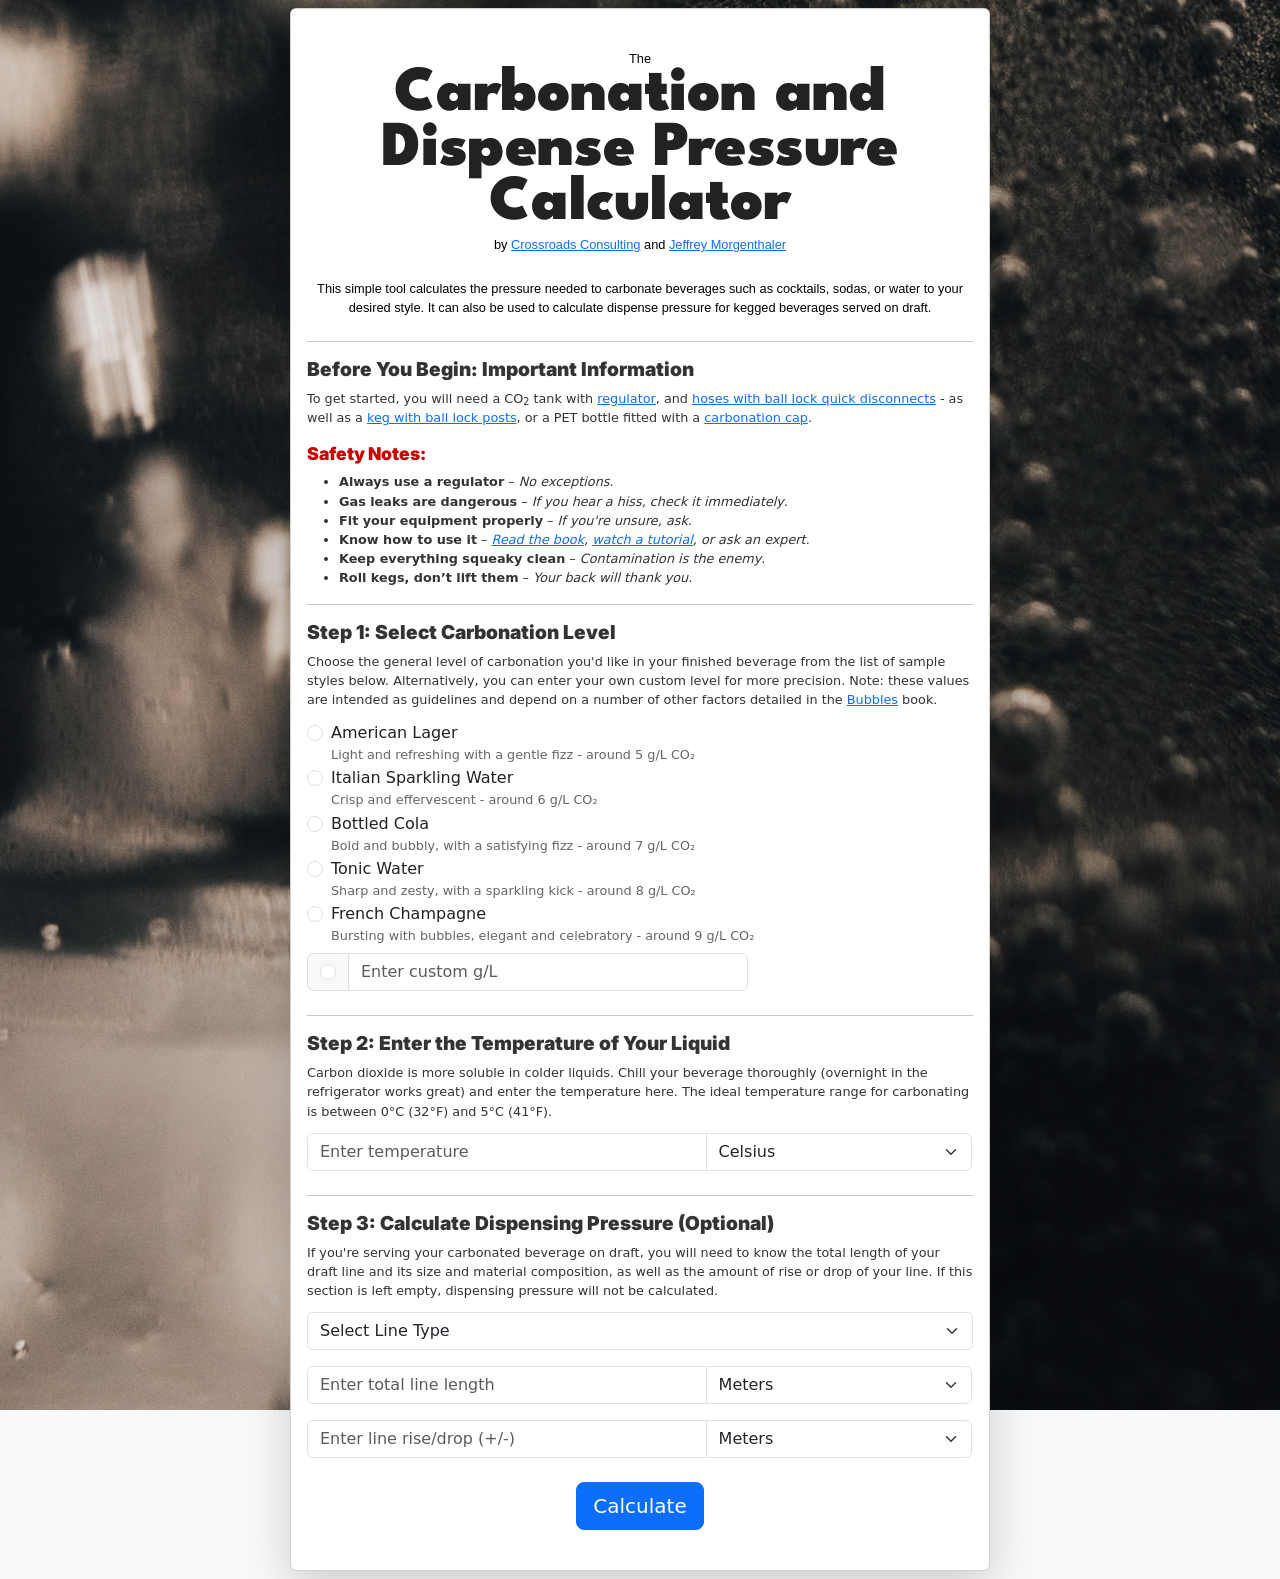
==== index.html @ 04e600e6 "Update index.html" ====
<!DOCTYPE html>
<html lang="en">
<head>
    <!-- Essential Meta Tags -->
    <meta charset="UTF-8">
    <meta name="viewport" content="width=device-width, initial-scale=1.0">
    <meta http-equiv="X-UA-Compatible" content="ie=edge">

    <!-- SEO Meta Tags -->
    <title>Carbonation & Dispense Pressure Calculator | CO2 Pressure Guide</title>
    <meta name="description" content="Accurately calculate carbonation pressure and dispense pressure for your kegged beverages with our easy-to-use CO2 pressure calculator.">
    <meta name="keywords" content="carbonation calculator, dispense pressure, CO2 pressure, keg carbonation, draft beer, beverage carbonation">
    <meta name="author" content="Your Name or Brand">
    
    <!-- Open Graph Meta Tags (For Social Media Sharing) -->
    <meta property="og:title" content="Carbonation & Dispense Pressure Calculator">
    <meta property="og:description" content="Use this CO2 pressure calculator to determine the perfect carbonation and dispense pressure for your beverages.">
    <meta property="og:image" content="https://carbonationcalc/preview-image.jpg">
    <meta property="og:url" content="https://carbonationcalc.com">
    <meta property="og:type" content="website">

    <!-- Twitter Card (For Twitter Sharing) -->
    <meta name="twitter:card" content="summary_large_image">
    <meta name="twitter:title" content="Carbonation & Dispense Pressure Calculator">
    <meta name="twitter:description" content="Easily calculate CO2 pressure for perfect carbonation and dispensing.">
    <meta name="twitter:image" content="https://carbonationcalc.com/preview-image.jpg">

    <!-- Favicon (Replace with your actual favicon link) -->
    <link rel="icon" href="favicon.ico" type="image/x-icon">
    <link rel="apple-touch-icon" sizes="180x180" href="apple-touch-icon.png">

    <!-- Canonical URL (Avoids duplicate content issues) -->
    <link rel="canonical" href="https://carbonationcalc.com">

    <!-- Robots Meta Tag (Ensures indexing) -->
    <meta name="robots" content="index, follow">

    <meta charset="UTF-8">
    <meta name="viewport" content="width=device-width, initial-scale=1.0">
    <title>Carbonation and Dispense Pressure Calculator</title>
    <link rel="stylesheet" href="style.css">
    <!-- Bootstrap 5 CSS -->
    <link href="https://cdn.jsdelivr.net/npm/bootstrap@5.3.2/dist/css/bootstrap.min.css" rel="stylesheet">
    <!-- Favicon Info -->
    <link rel="icon" type="image/png" href="/favicon-96x96.png" sizes="96x96" />
    <link rel="icon" type="image/svg+xml" href="/favicon.svg" />
    <link rel="shortcut icon" href="/favicon.ico" />
    <link rel="apple-touch-icon" sizes="180x180" href="/apple-touch-icon.png" />
    <meta name="apple-mobile-web-app-title" content="CarbCalc" />
    <link rel="manifest" href="/site.webmanifest" />
    <link rel="manifest" href="manifest.json">
</head>
<body class="bg-light">

    <div class="container py-2">
        <div class="card shadow-lg">
            <div class="card-body">
                <!-- Unified Form Starts Here -->
                <header>
                <p>The</p>
                <h1>Carbonation and Dispense Pressure Calculator</h1>
                <p id="author">by <a href="https://www.crossroads.bar/" target="_blank" aria-label="Link to website, opens in a new window">Crossroads Consulting</a> and 
                    <a href="https://jeffreymorgenthaler.com/book/" target="_blank" aria-label="Link to website, opens in a new window">Jeffrey Morgenthaler</a>
                </p>
                <p>This simple tool calculates the pressure needed to carbonate beverages such as cocktails, sodas, or water to your desired style. It can also be used to calculate dispense pressure for kegged beverages served on draft.</p>
                </header>
                <hr />
                <h2>Before You Begin: Important Information</h2>
                <p>To get started, you will need a CO<sub>2</sub> tank with <a href="https://amzn.to/4iBWAiL">regulator</a>, and <a href="https://amzn.to/41HPTov">hoses with ball lock quick disconnects</a> -  as well as a <a href="https://amzn.to/4hlIqkK">keg with ball lock posts</a>, or a PET bottle fitted with a <a href="https://amzn.to/4bEU9d0">carbonation cap</a>.</p>
                <div id="safety">
                <h3>Safety Notes:</h3>
                <ul>
                    <li><strong>Always use a regulator</strong> – <em>No exceptions</em>.</li>
                    <li><strong>Gas leaks are dangerous</strong> – <em>If you hear a hiss, check it immediately</em>.</li>
                    <li><strong>Fit your equipment properly</strong> – <em>If you're unsure, ask</em>.</li>
                    <li><strong>Know how to use it</strong> – <em><a href="https://shop.crossroads.bar/products/bubbles-a-guide-to-carbonated-cocktails" target="_blank" aria-label="Link to website, opens in a new window">Read the book</a>, <a href="https://youtu.be/W6eGae1ewZU?si=lRAzkN-BmJmtr5fn" target="_blank" aria-label="Link to website, opens in a new window">watch a tutorial</a>, or ask an expert</em>.</li>
                    <li><strong>Keep everything squeaky clean</strong> – <em>Contamination is the enemy</em>.</li>
                    <li><strong>Roll kegs, don’t lift them</strong> – <em>Your back will thank you.</em></li>
                </ul>
                </div>
<hr />
                <form id="carbonationForm">
                    <!-- Step 1: Select Carbonation Level -->
                    <div class="mb-4">
                        <h2 class="h4">Step 1: Select Carbonation Level</h2>
                           <div class="form-step"><p>Choose the general level of carbonation you'd like in your finished beverage from the list of sample styles below. Alternatively, you can enter your own custom level for more precision. Note: these values are intended as guidelines and depend on a number of other factors detailed in the <a href="https://shop.crossroads.bar/products/bubbles-a-guide-to-carbonated-cocktails" target="_blank" aria-label="Link to website, opens in a new window">Bubbles</a> book.</p></div>
                        <div class="form-check">
                            <input class="form-check-input" type="radio" name="carbonation" value="5" id="americanLager">
                            <label class="form-check-label" for="americanLager">American Lager</label>
                            <small class="d-block text-muted">Light and refreshing with a gentle fizz - around 5 g/L CO₂</small>
                        </div>

                        <div class="form-check">
                            <input class="form-check-input" type="radio" name="carbonation" value="6" id="italianWater">
                            <label class="form-check-label" for="italianWater">Italian Sparkling Water</label>
                            <small class="d-block text-muted">Crisp and effervescent - around 6 g/L CO₂</small>
                        </div>

                        <div class="form-check">
                            <input class="form-check-input" type="radio" name="carbonation" value="7" id="cola">
                            <label class="form-check-label" for="cola">Bottled Cola</label>
                            <small class="d-block text-muted">Bold and bubbly, with a satisfying fizz - around 7 g/L CO₂</small>
                        </div>

                        <div class="form-check">
                            <input class="form-check-input" type="radio" name="carbonation" value="8" id="tonicWater">
                            <label class="form-check-label" for="tonicWater">Tonic Water</label>
                            <small class="d-block text-muted">Sharp and zesty, with a sparkling kick - around 8 g/L CO₂</small>
                        </div>

                        <div class="form-check">
                            <input class="form-check-input" type="radio" name="carbonation" value="9" id="champagne">
                            <label class="form-check-label" for="champagne">French Champagne</label>
                            <small class="d-block text-muted">Bursting with bubbles, elegant and celebratory - around 9 g/L CO₂</small>
                        </div>

                        <div class="input-group mt-2">
                            <span class="input-group-text">
                                <input class="form-check-input mt-0" type="radio" name="carbonation" value="custom" id="customRadio">
                            </span>
                            <input type="number" id="customValue" class="form-control" placeholder="Enter custom g/L">
                        </div>

                        <!-- ERROR MESSAGE: Carbonation -->
                        <small id="carbonationError" class="text-danger d-none">Please select a carbonation level.</small>
                    </div>
<hr />
                    <!-- Step 2: Enter Temperature -->
                    <div class="mb-4">
                        <h2 class="h4">Step 2: Enter the Temperature of Your Liquid</h2>
                        <div class="form-step"><p>Carbon dioxide is more soluble in colder liquids. Chill your beverage thoroughly (overnight in the refrigerator works great) and enter the temperature here. The ideal temperature range for carbonating is between 0°C (32°F) and 5°C (41°F).</p></div>
                        <div class="input-group">
                            <input type="number" id="temperature" class="form-control" placeholder="Enter temperature">
                            <select id="temperatureUnit" class="form-select">
                                <option value="C">Celsius</option>
                                <option value="F">Fahrenheit</option>
                            </select>
                        </div>
                        <small id="temperatureError" class="text-danger d-none">Please enter a valid temperature between 0°C and 30°C.</small>
                    </div>
<hr />
                    <!-- Step 3: Calculate Dispensing Pressure (Optional) -->
                    <div class="mb-4">
                        <h2 class="h4">Step 3: Calculate Dispensing Pressure (Optional)</h2>
                        <div class="form-step"><p>If you're serving your carbonated beverage on draft, you will need to know the total length of your draft line and its size and material composition, as well as the amount of rise or drop of your line. If this section is left empty, dispensing pressure will not be calculated.</p></div>
<!--                    <label for="lineType" class="form-label">Line Type:</label> -->
                        <select id="lineType" class="form-select">
                            <option value="">Select Line Type</option>
                            <option value="3/16 Vinyl">3/16 Vinyl</option>
                            <option value="1/4 Vinyl">1/4 Vinyl</option>
                            <option value="5/16 Vinyl">5/16 Vinyl</option>
                            <option value="3/8 Vinyl">3/8 Vinyl</option>
                            <option value="1/2 Vinyl">1/2 Vinyl</option>
                            <option value="3/16 Polyethylene">3/16 Polyethylene</option>
                            <option value="1/4 Polyethylene">1/4 Polyethylene</option>
                            <option value="3/8 Stainless Steel">3/8 Stainless Steel</option>
                            <option value="5/16 Stainless Steel">5/16 Stainless Steel</option>
                            <option value="1/4 Stainless Steel">1/4 Stainless Steel</option>
                        </select>

                        <div class="input-group mt-3">
                            <input type="number" id="lineRun" class="form-control" placeholder="Enter total line length">
                            <select id="lineRunUnit" class="form-select">
                                <option value="m">Meters</option>
                                <option value="ft">Feet</option>
                            </select>
                        </div>

                        <div class="input-group mt-3">
                            <input type="number" id="lineRise" class="form-control" placeholder="Enter line rise/drop (+/-)">
                            <select id="lineRiseUnit" class="form-select">
                                <option value="m">Meters</option>
                                <option value="ft">Feet</option>
                            </select>
                        </div>

                        <small id="lineError" class="text-danger d-none">Please complete all fields for dispensing pressure.</small>
                    </div>

                    <!-- Submit Button -->
                    <div class="text-center">
                        <button type="button" id="calculateButton" class="btn btn-primary btn-lg">Calculate</button>
                    </div>

                    <!-- Results Section -->
                    <div id="resultContainer" class="mt-4"></div>
                </form>
            </div>
        </div>
    </div>

    <!-- Bootstrap 5 JS -->
    <script src="https://cdn.jsdelivr.net/npm/bootstrap@5.3.2/dist/js/bootstrap.bundle.min.js"></script>
    <script src="script.js"></script>
    <script>
    if ("serviceWorker" in navigator) {
        navigator.serviceWorker.register("service-worker.js")
            .then(() => console.log("Service Worker Registered"))
            .catch((error) => console.log("Service Worker Registration Failed:", error));
    }
    </script>
    <!-- 100% privacy-first analytics -->
    <script data-collect-dnt="true" async src="https://scripts.simpleanalyticscdn.com/latest.js"></script>
</body>
</html>
---- style.css ----
/* Import Google Fonts: League Spartan Black 900 for main header & Inter Black 900 for subheaders */
@import url('https://fonts.googleapis.com/css2?family=League+Spartan:wght@900&family=Inter:wght@900&display=swap');

/* Limit form container width */
.card {
    max-width: 700px;
    margin: 0 auto; /* Centers the form horizontally */
    padding-top: 0;
}

/* Set background image styles */
body {
    background: url('background.jpg');
    background-repeat: no-repeat;
    background-size: cover;
    background-attachment: fixed;
    background-position: center;
    background-color: #f8f9fa; /* Fallback color for contrast */
}

header {
    padding: .5rem 0 .5rem; /* Keep some padding for spacing */
    text-align: center;
}

/* Responsive and fluid header text scaling */
header h1 {
    font-family: 'League Spartan', sans-serif !important;
    font-weight: 900 !important;
    font-size: clamp(2.5rem, 5vw, 4.5rem) !important; /* Scales dynamically based on viewport */
    line-height: 0.85 !important;
    color: #222 !important;
    margin-bottom: 0.25rem !important;
    word-wrap: break-word;
    letter-spacing: -0.4px !important;
}

/* Slightly larger size for tablets */
@media (max-width: 992px) {
    h1 {
        font-size: 3rem !important;
        line-height: 0.9 !important;
    }
}

/* Improved size for iPhone 12 Pro and phones */
@media (max-width: 768px) {
    h1 {
        font-size: 2.25rem !important;
        line-height: 1 !important;
    }
}

/* Fine-tuning for very small phones */
@media (max-width: 480px) {
    h1 {
        font-size: 1.75rem !important;
        line-height: 1.1 !important;
        letter-spacing: -0.2px !important;
    }
}
header p {
    font-family: Arial, sans-serif; /* Keep the same font family */
    font-size: .75rem; /* Slightly smaller font for the byline */
    font-weight: 400; /* Normal weight for the byline */
    color: #000; /* Set the text color to black */
    margin: 0; /* Adjust spacing between title and byline */
    padding-top: 1rem;
}

/* Global paragraph font size adjustment */
li, p {
    font-size: 0.8rem !important;  /* Slightly smaller than default */
    line-height: 1.5 !important;   /* Maintain good readability */
    color: #333;                    /* Slightly softer than pure black */
}

/* Add space after instruction paragraphs in form steps */
.form-step p {
    margin-bottom: 0.75rem !important;
}

h2 {
    font-family: 'Inter', sans-serif !important;
    font-weight: 900 !important;
    font-size: 1.2rem !important;
    color: #333 !important;
}

h3 {
    font-family: 'Inter', sans-serif !important;
    font-weight: 900 !important;
    font-size: 1.1rem !important;
    color: #cc0000 !important;  /* Bold red color */
}

h4, h5, h6 {
    font-family: 'Inter', sans-serif !important;
    font-weight: 900 !important;
    font-size: 1rem !important;
    color: #333 !important;
}

#author {
    margin-bottom: 0.5rem !important; /* Keep a small gap below */
    padding: 0 !important;
}

hr {
    margin: 2rem 0;
}

/* Form styling for clarity */
.form-control, .form-select {
    border-radius: 0.25rem;
    box-shadow: none;
}

/* Enhance form-check labels for better visibility. */
.form-check-label {
    font-weight: 500 !important;  /* Semi-bold for emphasis */
    font-size: 1rem !important;
    color: #222 !important;  /* High contrast for readability */
}

/* Make small descriptions slightly smaller */
.d-block.text-muted {
    font-size: 0.8rem !important;  /* Smaller text for subtle descriptions */
    color: #666 !important;  /* Lighter shade for subtlety */
}
/* Enhance button styles */
.btn-primary {
    background-color: #007bff;
    border-color: #007bff;
    transition: background-color 0.3s ease-in-out;
}

.btn-primary:hover {
    background-color: #0056b3;
    border-color: #004085;
}

/* Result container spacing */
#resultContainer {
    margin-top: 20px;
}

/* Card shadow enhancement */
.card {
    box-shadow: 0 4px 10px rgba(0, 0, 0, 0.1);
}

/* Improve result card styling */
#resultContainer {
    margin-top: 1.5rem;
    display: flex;
    flex-direction: column;
    align-items: center;
}

/* Unified styling for result cards */
.result-card {
    background-color: #e6f8e6; /* Soft green success background */
    border: 1px solid #28a745; /* Green border for success */
    border-radius: 8px; /* Rounded corners */
    padding: 1.5rem; /* Extra spacing for elegance */
    width: 100%;
    max-width: 500px; /* Keeps results compact */
    text-align: center; /* Centers text */
    box-shadow: 0 4px 8px rgba(0, 0, 0, 0.1); /* Soft shadow */
    font-size: 1rem;
    font-weight: 600;
    color: #155724; /* Deep green text for better readability */
    transition: transform 0.2s ease-in-out, box-shadow 0.2s ease-in-out;
}

/* Hover effect for subtle interaction */
.result-card:hover {
    transform: translateY(-3px);
    box-shadow: 0 6px 12px rgba(0, 0, 0, 0.15);
}

/* Make result title (h4) match h2 styling */
h4.result-title {
    font-family: 'Inter', sans-serif !important;
    font-weight: 900 !important; /* Keep it bold */
    font-size: 1.2rem !important; /* Match h2 size */
    color: #333 !important; /* Match h2 color */
    margin-bottom: 0.5rem !important;
}

/* Ensure result value is large but not bold */
p.result-value {
    font-size: 2.5rem !important;  /* Large size */
    font-weight: 400 !important;   /* Normal weight */
    color: #222 !important;
    margin: 0 !important;
    text-align: center !important;
    display: block !important;  /* Forces it onto a new line */
}

/* Override Bootstrap’s default styles for h4 and p */
h4 {
    all: unset !important; /* Removes Bootstrap’s default styles */
}

/* Force 60% width for number input, 40% for unit dropdown */
.input-group .form-control {
    flex: 0 0 60% !important; /* Override Bootstrap's auto width */
    max-width: 60% !important; 
}

.input-group .form-select {
    flex: 0 0 40% !important; 
    max-width: 40% !important;
}
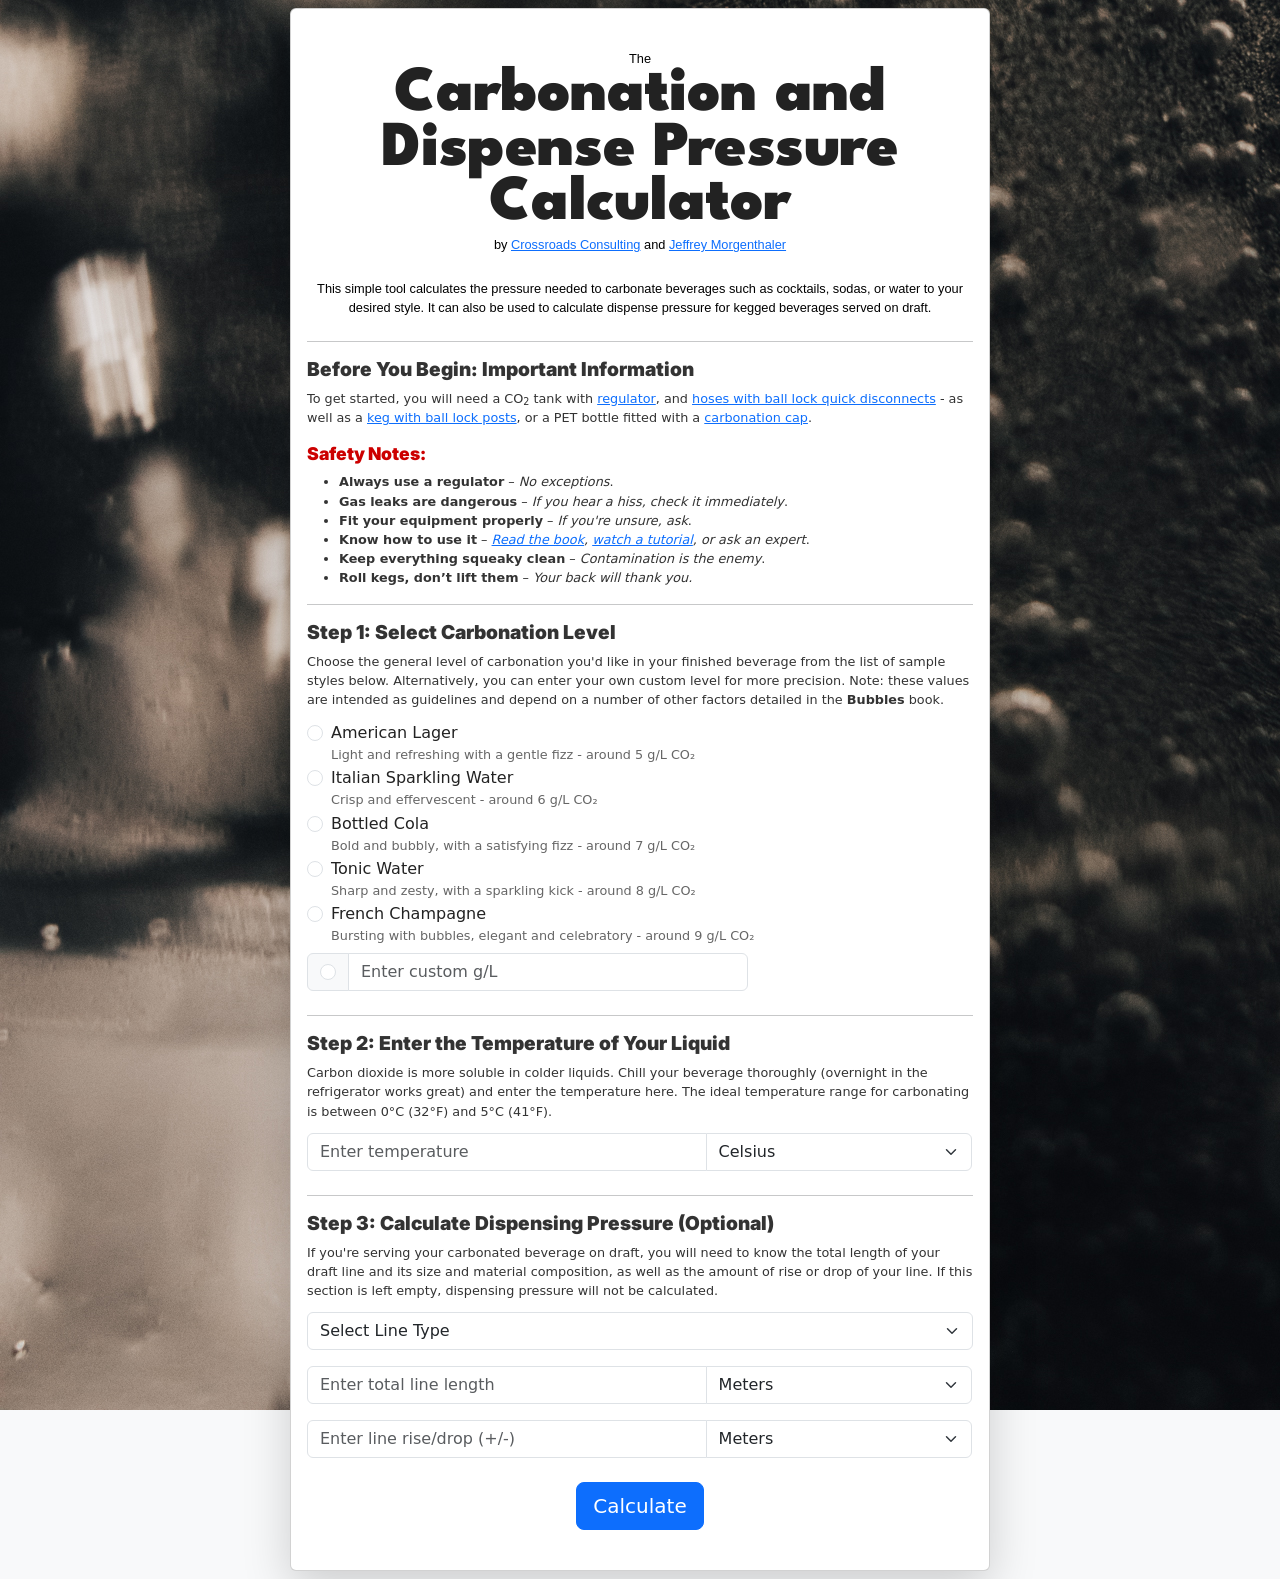
==== commit 7a0f86ed: "Update index.html" ====
--- a/index.html
+++ b/index.html
@@ -83,7 +83,7 @@
                     <!-- Step 1: Select Carbonation Level -->
                     <div class="mb-4">
                         <h2 class="h4">Step 1: Select Carbonation Level</h2>
-                           <div class="form-step"><p>Choose the general level of carbonation you'd like in your finished beverage from the list of sample styles below. Alternatively, you can enter your own custom level for more precision. Note: these values are intended as guidelines and depend on a number of other factors detailed in the <a href="https://shop.crossroads.bar/products/bubbles-a-guide-to-carbonated-cocktails" target="_blank" aria-label="Link to website, opens in a new window">Bubbles</a> book.</p></div>
+                           <div class="form-step"><p>Choose the general level of carbonation you'd like in your finished beverage from the list of sample styles below. Alternatively, you can enter your own custom level for more precision. Note: these values are intended as guidelines and depend on a number of other factors detailed in the <strong>Bubbles</strong> book.</p></div>
                         <div class="form-check">
                             <input class="form-check-input" type="radio" name="carbonation" value="5" id="americanLager">
                             <label class="form-check-label" for="americanLager">American Lager</label>
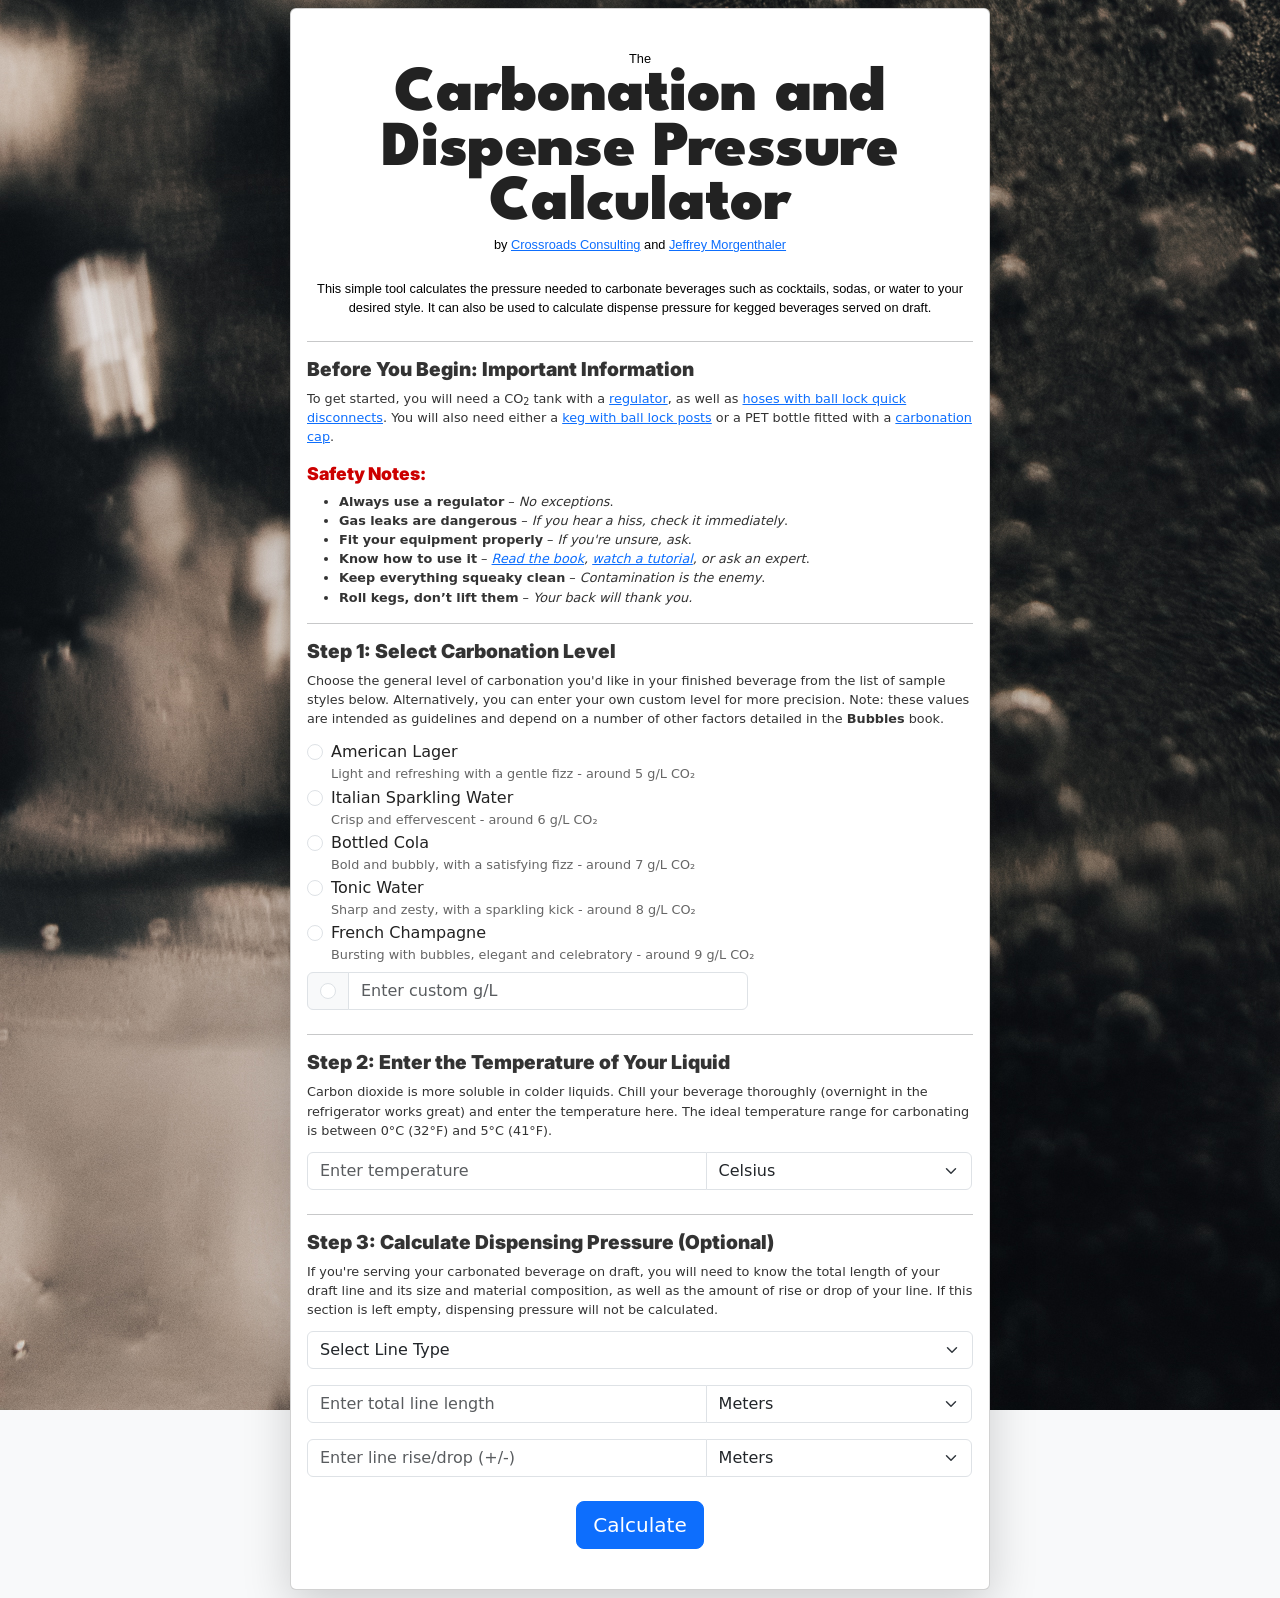
==== commit b7017427: "Update index.html" ====
--- a/index.html
+++ b/index.html
@@ -66,7 +66,17 @@
                 </header>
                 <hr />
                 <h2>Before You Begin: Important Information</h2>
-                <p>To get started, you will need a CO<sub>2</sub> tank with <a href="https://amzn.to/4iBWAiL">regulator</a>, and <a href="https://amzn.to/41HPTov">hoses with ball lock quick disconnects</a> -  as well as a <a href="https://amzn.to/4hlIqkK">keg with ball lock posts</a>, or a PET bottle fitted with a <a href="https://amzn.to/4bEU9d0">carbonation cap</a>.</p>
+                <p>
+                    To get started, you will need a 
+                    CO<sub>2</sub> tank with a 
+                    <a href="https://amzn.to/4iBWAiL" rel="noopener noreferrer" target="_blank">regulator</a>, 
+                    as well as 
+                    <a href="https://amzn.to/41HPTov" rel="noopener noreferrer" target="_blank">hoses with ball lock quick disconnects</a>. 
+                    You will also need either a 
+                    <a href="https://amzn.to/4hlIqkK" rel="noopener noreferrer" target="_blank">keg with ball lock posts</a> 
+                    or a PET bottle fitted with a 
+                    <a href="https://amzn.to/4bEU9d0" rel="noopener noreferrer" target="_blank">carbonation cap</a>.
+                </p>                
                 <div id="safety">
                 <h3>Safety Notes:</h3>
                 <ul>
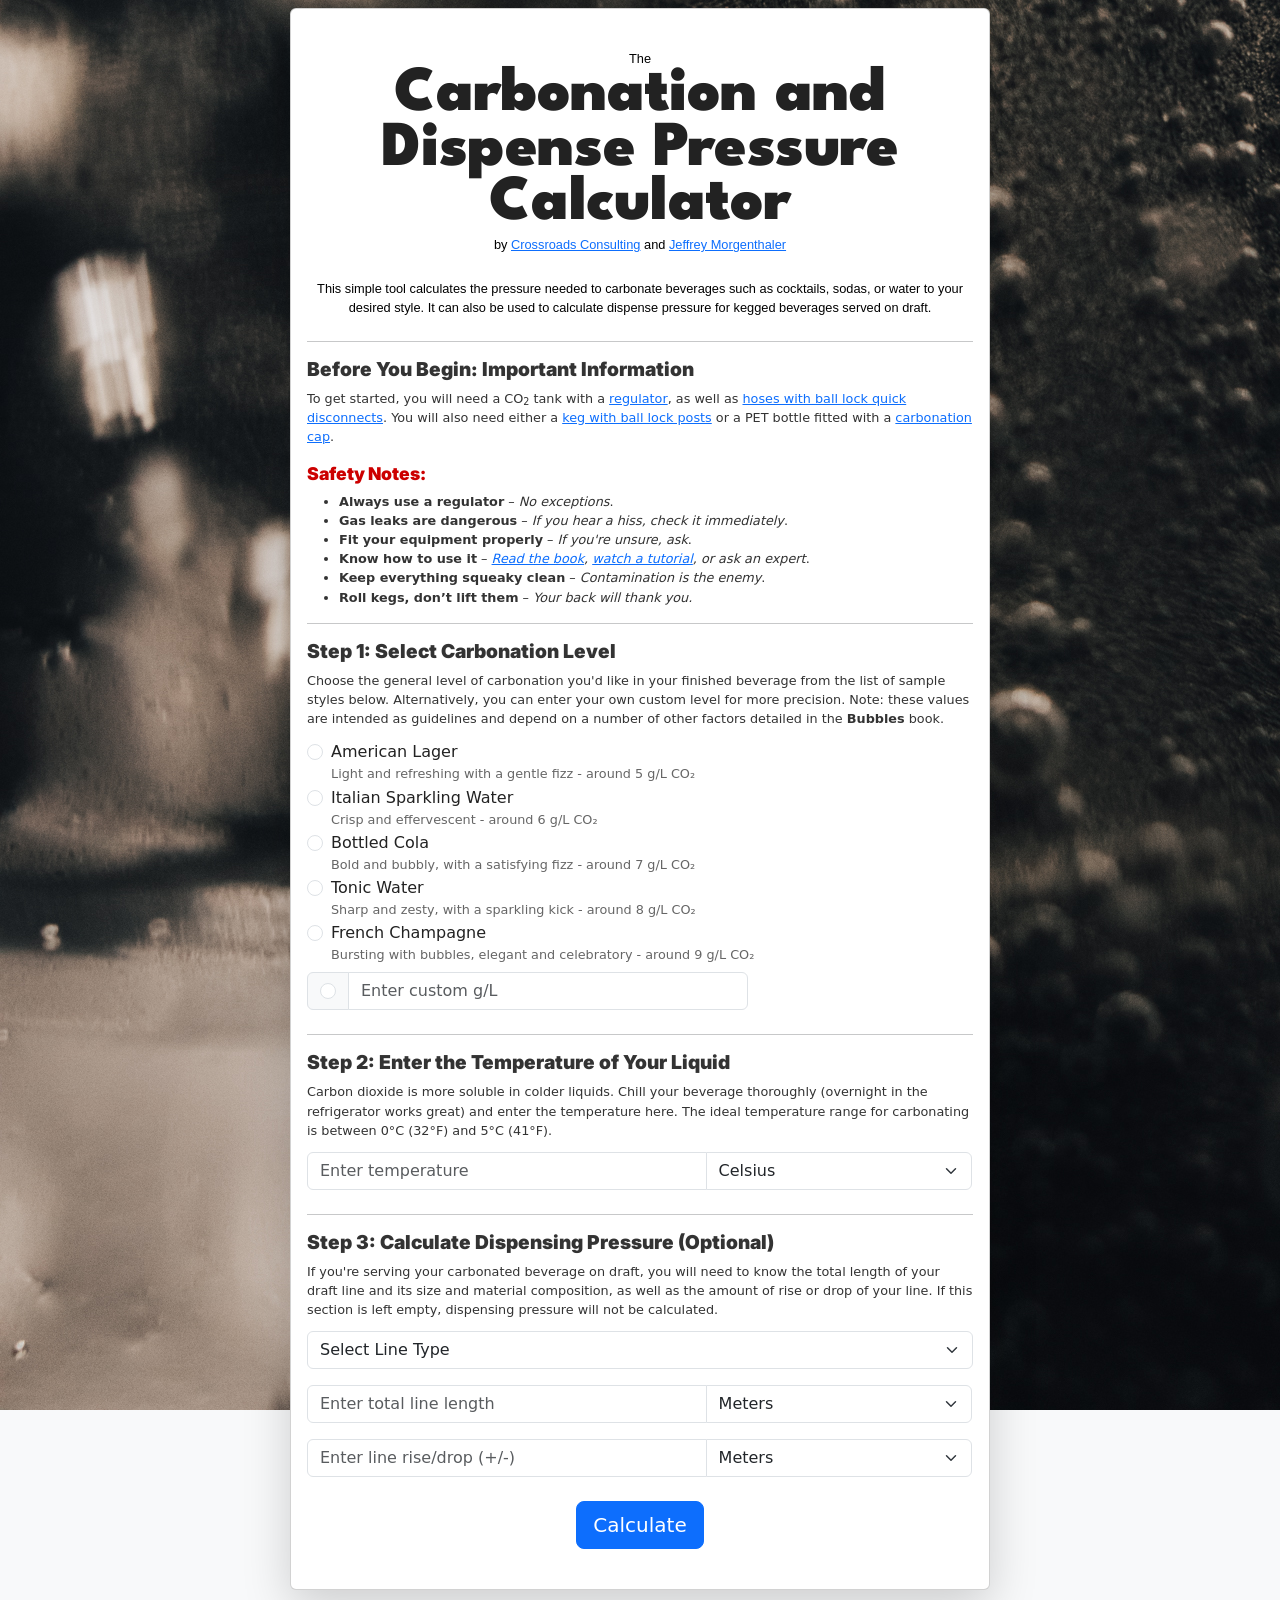
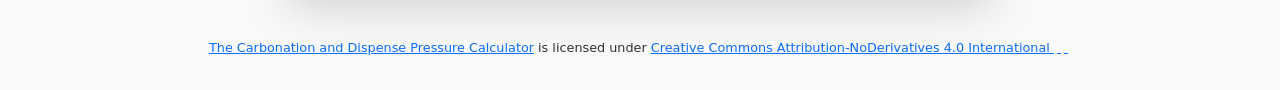
==== commit 92506e2c: "Update index.html" ====
--- a/index.html
+++ b/index.html
@@ -197,6 +197,19 @@
                 </form>
             </div>
         </div>
+        
+        <footer class="text-center mt-5 mb-4 small" style="color:#666;">
+        <p xmlns:cc="http://creativecommons.org/ns#" xmlns:dct="http://purl.org/dc/terms/">
+            <a property="dct:title" rel="cc:attributionURL" href="http://www.carbonationcalc.com/">The Carbonation and Dispense Pressure Calculator</a>
+            is licensed under 
+            <a href="https://creativecommons.org/licenses/by-nd/4.0/?ref=chooser-v1" target="_blank" rel="license noopener noreferrer" style="display:inline-block;">
+                Creative Commons Attribution-NoDerivatives 4.0 International
+                <img style="height:22px!important;margin-left:3px;vertical-align:text-bottom;" src="https://mirrors.creativecommons.org/presskit/icons/cc.svg?ref=chooser-v1" alt="">
+                <img style="height:22px!important;margin-left:3px;vertical-align:text-bottom;" src="https://mirrors.creativecommons.org/presskit/icons/by.svg?ref=chooser-v1" alt="">
+                <img style="height:22px!important;margin-left:3px;vertical-align:text-bottom;" src="https://mirrors.creativecommons.org/presskit/icons/nd.svg?ref=chooser-v1" alt="">
+            </a>
+        </p>
+        </footer>
     </div>
 
     <!-- Bootstrap 5 JS -->
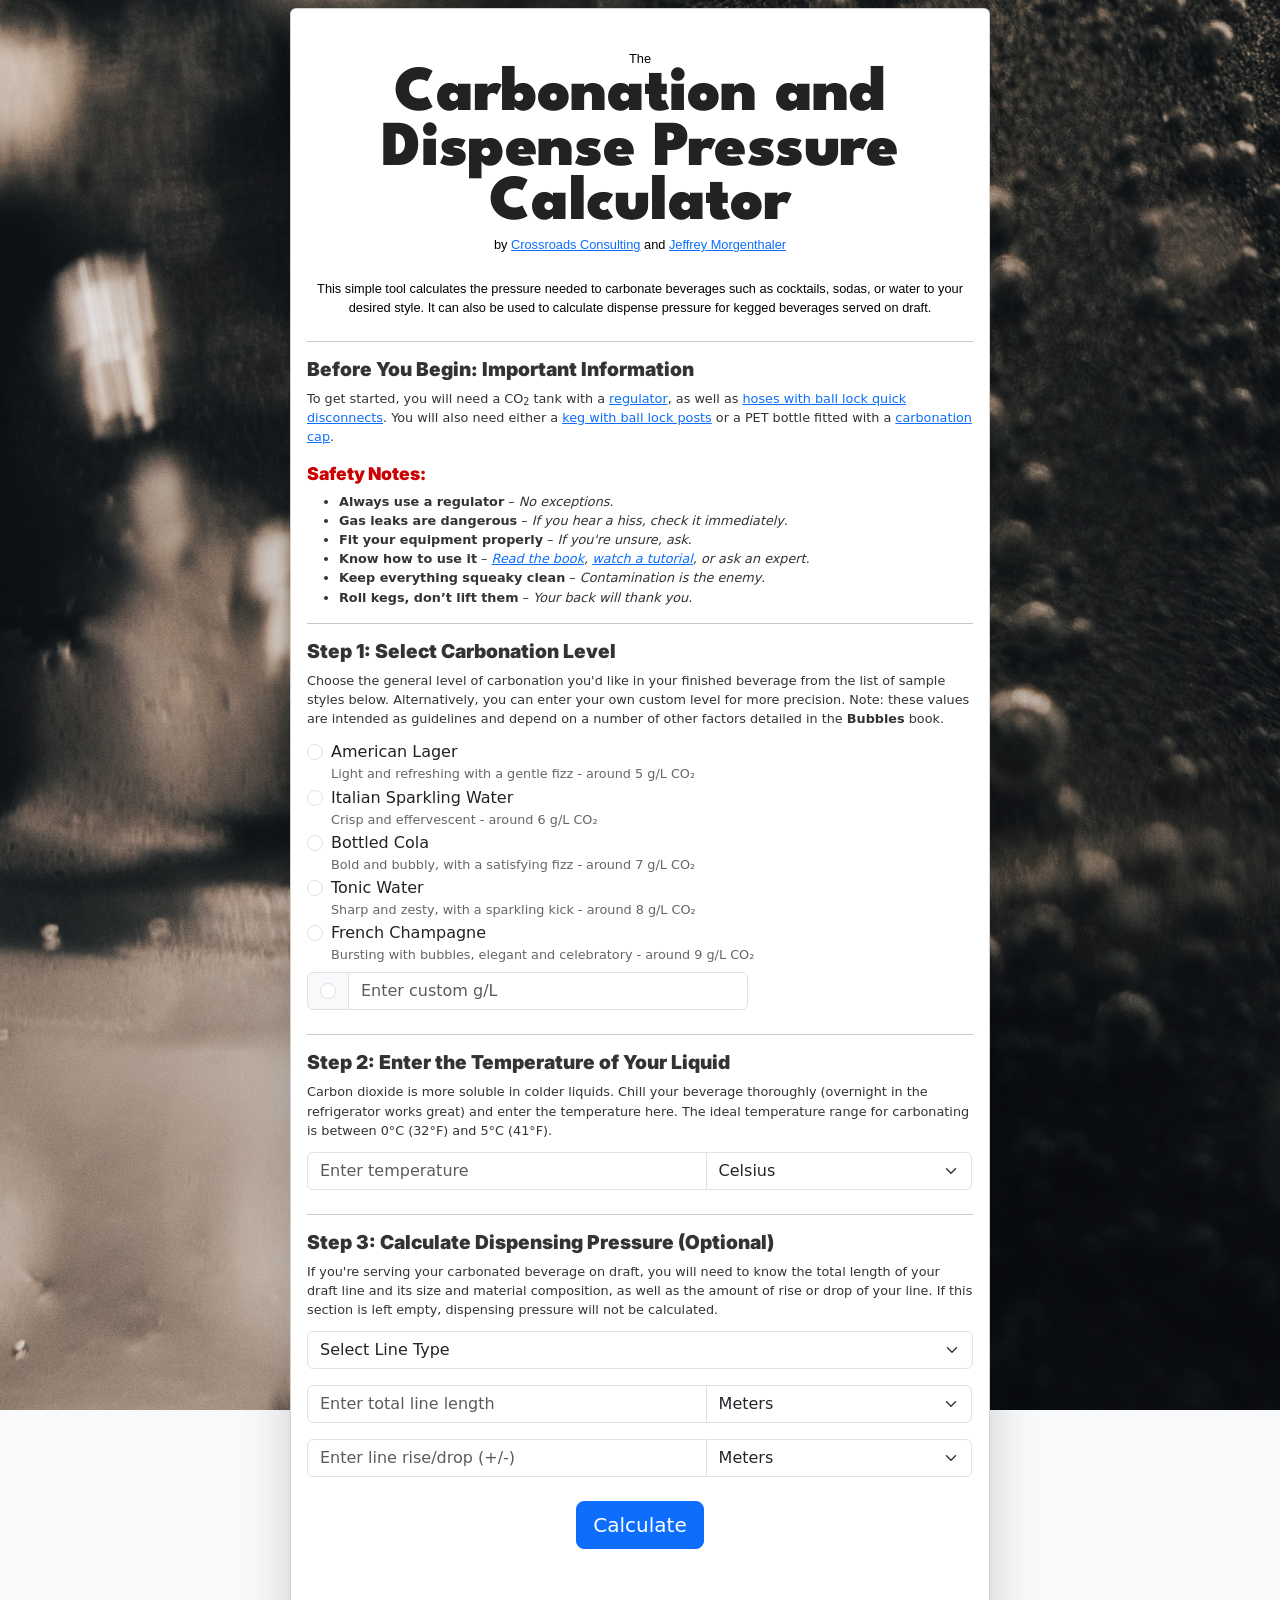
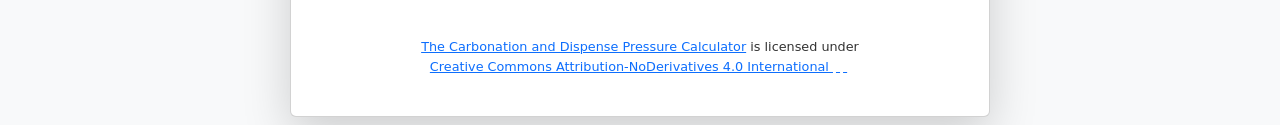
==== commit 07464268: "Update index.html" ====
--- a/index.html
+++ b/index.html
@@ -196,8 +196,7 @@
                     <div id="resultContainer" class="mt-4"></div>
                 </form>
             </div>
-        </div>
-        
+
         <footer class="text-center mt-5 mb-4 small" style="color:#666;">
         <p xmlns:cc="http://creativecommons.org/ns#" xmlns:dct="http://purl.org/dc/terms/">
             <a property="dct:title" rel="cc:attributionURL" href="http://www.carbonationcalc.com/">The Carbonation and Dispense Pressure Calculator</a>
@@ -210,6 +209,8 @@
             </a>
         </p>
         </footer>
+            
+        </div>
     </div>
 
     <!-- Bootstrap 5 JS -->
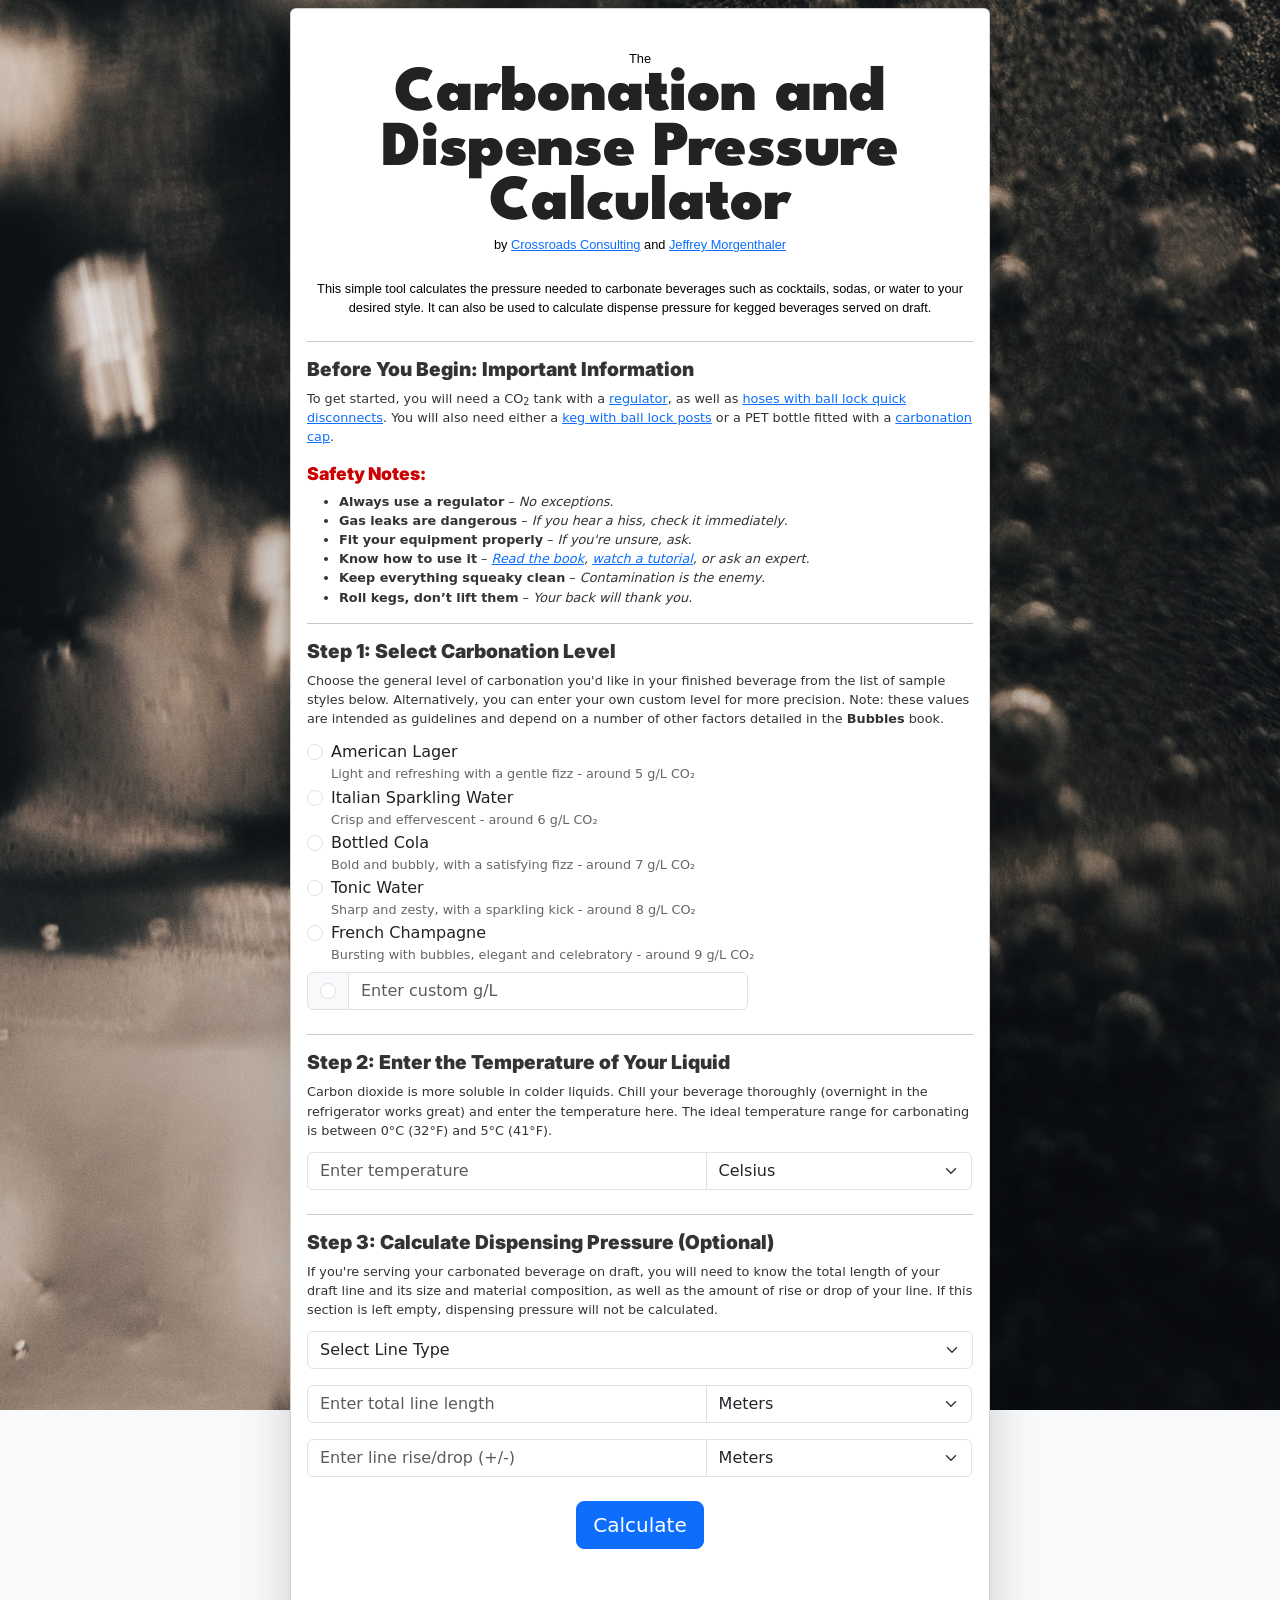
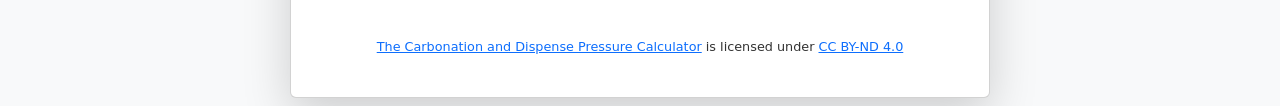
==== commit 241898e8: "Update index.html" ====
--- a/index.html
+++ b/index.html
@@ -202,10 +202,7 @@
             <a property="dct:title" rel="cc:attributionURL" href="http://www.carbonationcalc.com/">The Carbonation and Dispense Pressure Calculator</a>
             is licensed under 
             <a href="https://creativecommons.org/licenses/by-nd/4.0/?ref=chooser-v1" target="_blank" rel="license noopener noreferrer" style="display:inline-block;">
-                Creative Commons Attribution-NoDerivatives 4.0 International
-                <img style="height:22px!important;margin-left:3px;vertical-align:text-bottom;" src="https://mirrors.creativecommons.org/presskit/icons/cc.svg?ref=chooser-v1" alt="">
-                <img style="height:22px!important;margin-left:3px;vertical-align:text-bottom;" src="https://mirrors.creativecommons.org/presskit/icons/by.svg?ref=chooser-v1" alt="">
-                <img style="height:22px!important;margin-left:3px;vertical-align:text-bottom;" src="https://mirrors.creativecommons.org/presskit/icons/nd.svg?ref=chooser-v1" alt="">
+                CC BY-ND 4.0
             </a>
         </p>
         </footer>
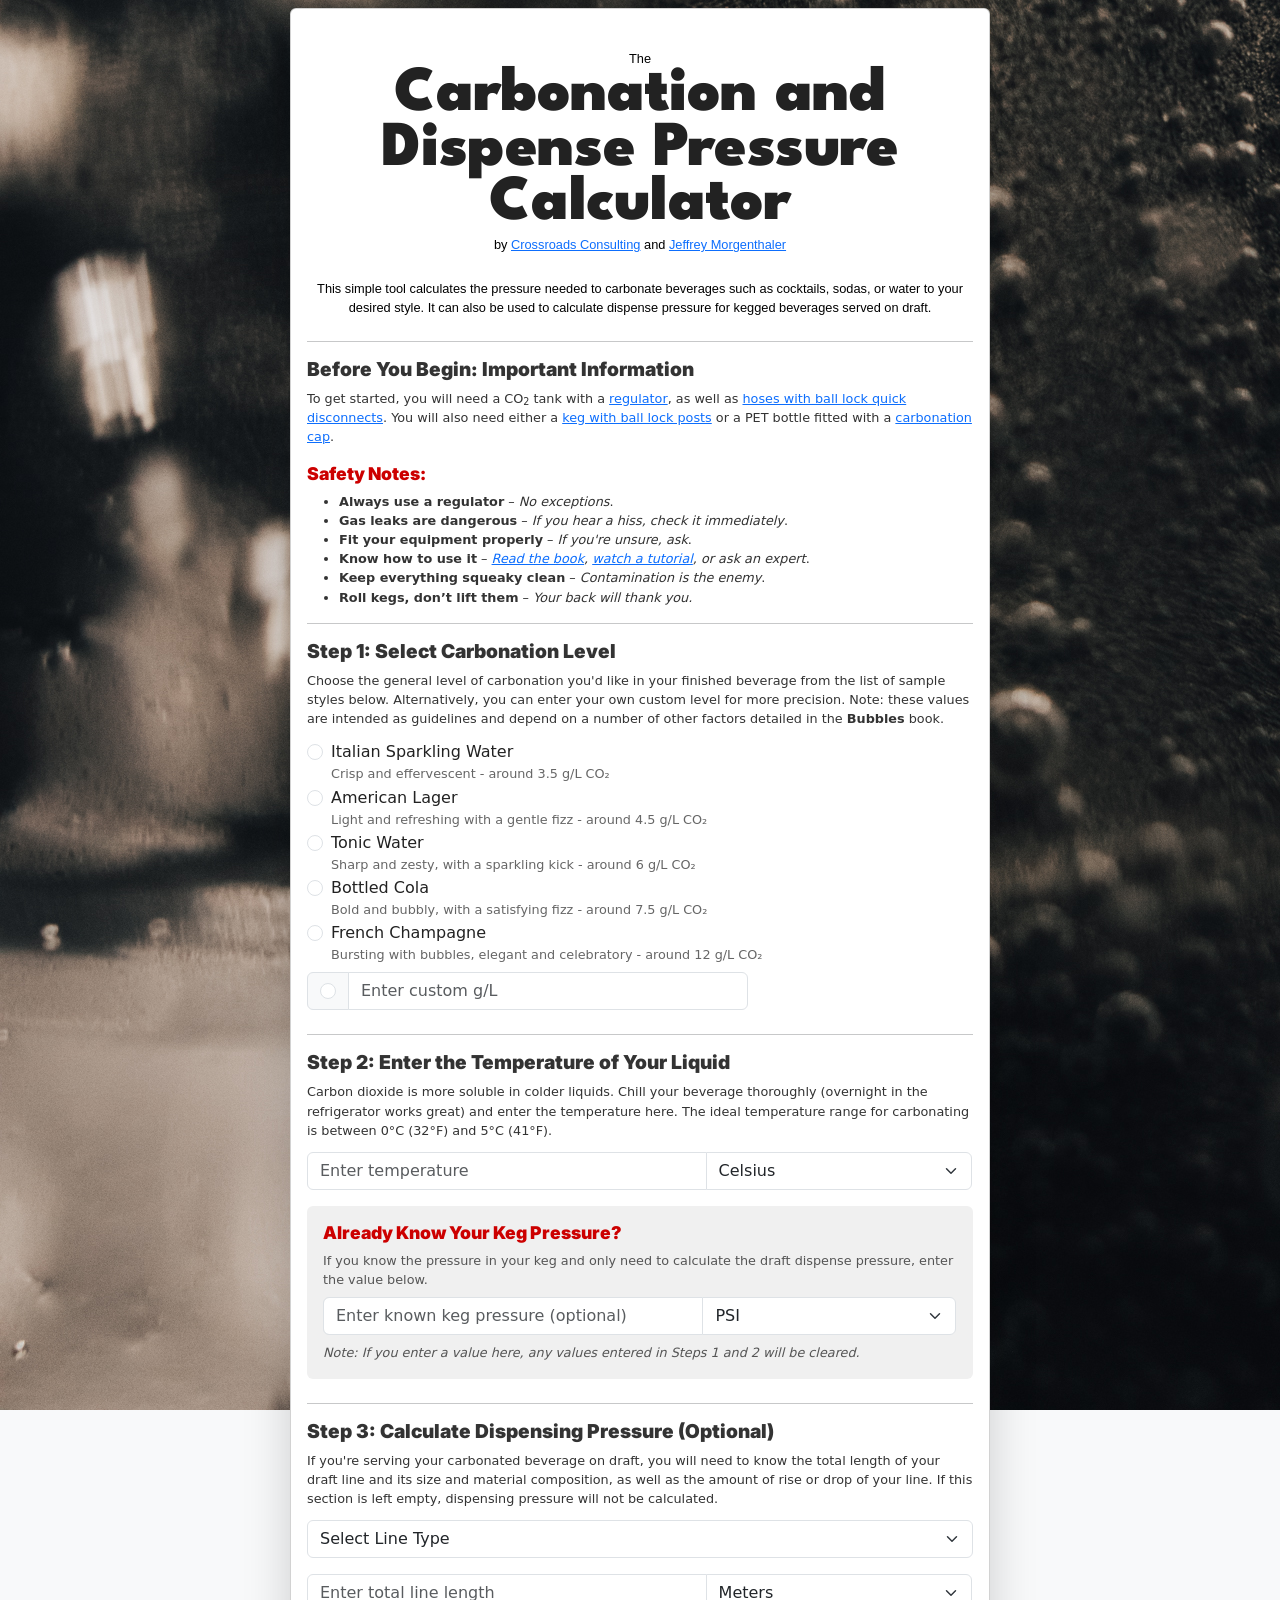
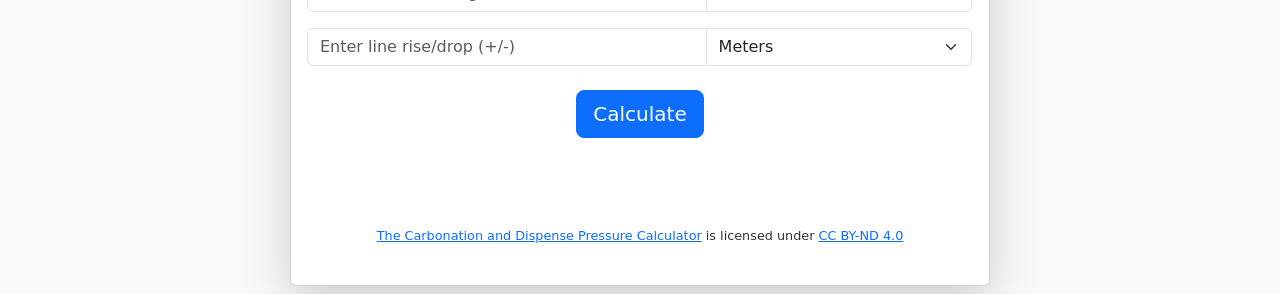
==== commit 34daa9c7: "Add files via upload" ====
--- a/index.html
+++ b/index.html
@@ -94,34 +94,35 @@
                     <div class="mb-4">
                         <h2 class="h4">Step 1: Select Carbonation Level</h2>
                            <div class="form-step"><p>Choose the general level of carbonation you'd like in your finished beverage from the list of sample styles below. Alternatively, you can enter your own custom level for more precision. Note: these values are intended as guidelines and depend on a number of other factors detailed in the <strong>Bubbles</strong> book.</p></div>
-                        <div class="form-check">
-                            <input class="form-check-input" type="radio" name="carbonation" value="5" id="americanLager">
+
+                        <div class="form-check">
+                            <input class="form-check-input" type="radio" name="carbonation" value="3.5" id="italianWater">
+                            <label class="form-check-label" for="italianWater">Italian Sparkling Water</label>
+                            <small class="d-block text-muted">Crisp and effervescent - around 3.5 g/L CO₂</small>
+                        </div>
+                        
+                        <div class="form-check">
+                            <input class="form-check-input" type="radio" name="carbonation" value="4.5" id="americanLager">
                             <label class="form-check-label" for="americanLager">American Lager</label>
-                            <small class="d-block text-muted">Light and refreshing with a gentle fizz - around 5 g/L CO₂</small>
-                        </div>
-
-                        <div class="form-check">
-                            <input class="form-check-input" type="radio" name="carbonation" value="6" id="italianWater">
-                            <label class="form-check-label" for="italianWater">Italian Sparkling Water</label>
-                            <small class="d-block text-muted">Crisp and effervescent - around 6 g/L CO₂</small>
-                        </div>
-
-                        <div class="form-check">
-                            <input class="form-check-input" type="radio" name="carbonation" value="7" id="cola">
+                            <small class="d-block text-muted">Light and refreshing with a gentle fizz - around 4.5 g/L CO₂</small>
+                        </div>
+
+                        <div class="form-check">
+                            <input class="form-check-input" type="radio" name="carbonation" value="6" id="tonicWater">
+                            <label class="form-check-label" for="tonicWater">Tonic Water</label>
+                            <small class="d-block text-muted">Sharp and zesty, with a sparkling kick - around 6 g/L CO₂</small>
+                        </div>
+                        
+                        <div class="form-check">
+                            <input class="form-check-input" type="radio" name="carbonation" value="7.5" id="cola">
                             <label class="form-check-label" for="cola">Bottled Cola</label>
-                            <small class="d-block text-muted">Bold and bubbly, with a satisfying fizz - around 7 g/L CO₂</small>
-                        </div>
-
-                        <div class="form-check">
-                            <input class="form-check-input" type="radio" name="carbonation" value="8" id="tonicWater">
-                            <label class="form-check-label" for="tonicWater">Tonic Water</label>
-                            <small class="d-block text-muted">Sharp and zesty, with a sparkling kick - around 8 g/L CO₂</small>
-                        </div>
-
-                        <div class="form-check">
-                            <input class="form-check-input" type="radio" name="carbonation" value="9" id="champagne">
+                            <small class="d-block text-muted">Bold and bubbly, with a satisfying fizz - around 7.5 g/L CO₂</small>
+                        </div>
+
+                        <div class="form-check">
+                            <input class="form-check-input" type="radio" name="carbonation" value="12" id="champagne">
                             <label class="form-check-label" for="champagne">French Champagne</label>
-                            <small class="d-block text-muted">Bursting with bubbles, elegant and celebratory - around 9 g/L CO₂</small>
+                            <small class="d-block text-muted">Bursting with bubbles, elegant and celebratory - around 12 g/L CO₂</small>
                         </div>
 
                         <div class="input-group mt-2">
@@ -147,12 +148,27 @@
                             </select>
                         </div>
                         <small id="temperatureError" class="text-danger d-none">Please enter a valid temperature between 0°C and 30°C.</small>
+
+                        <div class="override-box mt-3 p-3" style="background-color:#f0f0f0; border-radius:6px;">
+                            <h3 class="override-heading">Already Know Your Keg Pressure?</h3>
+                            <p class="mb-2">If you know the pressure in your keg and only need to calculate the draft dispense pressure, enter the value below.</p>
+                            <div class="input-group">
+                                <input type="number" id="overridePressure" class="form-control" placeholder="Enter known keg pressure (optional)">
+                                <select id="overridePressureUnit" class="form-select">
+                                    <option value="PSI">PSI</option>
+                                    <option value="BAR">BAR</option>
+                                </select>
+                            </div>
+                            <small id="overrideError" class="text-danger d-none">Please enter a value between 0 and 75 PSI / 5.2 BAR.</small>
+                            <p class="mt-2 mb-0"><em>Note: If you enter a value here, any values entered in Steps 1 and 2 will be cleared.</em></p>
+                        </div>
                     </div>
 <hr />
                     <!-- Step 3: Calculate Dispensing Pressure (Optional) -->
                     <div class="mb-4">
                         <h2 class="h4">Step 3: Calculate Dispensing Pressure (Optional)</h2>
                         <div class="form-step"><p>If you're serving your carbonated beverage on draft, you will need to know the total length of your draft line and its size and material composition, as well as the amount of rise or drop of your line. If this section is left empty, dispensing pressure will not be calculated.</p></div>
+
 <!--                    <label for="lineType" class="form-label">Line Type:</label> -->
                         <select id="lineType" class="form-select">
                             <option value="">Select Line Type</option>
--- a/style.css
+++ b/style.css
@@ -1,4 +1,3 @@
-
 /* Import Google Fonts: League Spartan Black 900 for main header & Inter Black 900 for subheaders */
 @import url('https://fonts.googleapis.com/css2?family=League+Spartan:wght@900&family=Inter:wght@900&display=swap');
 
@@ -185,14 +184,14 @@
 h4.result-title {
     font-family: 'Inter', sans-serif !important;
     font-weight: 900 !important; /* Keep it bold */
-    font-size: 1.2rem !important; /* Match h2 size */
+    font-size: 1.1rem !important; /* Match h2 size */
     color: #333 !important; /* Match h2 color */
     margin-bottom: 0.5rem !important;
 }
 
 /* Ensure result value is large but not bold */
 p.result-value {
-    font-size: 2.5rem !important;  /* Large size */
+    font-size: 2rem !important;  /* Large size */
     font-weight: 400 !important;   /* Normal weight */
     color: #222 !important;
     margin: 0 !important;
@@ -205,6 +204,17 @@
     all: unset !important; /* Removes Bootstrap’s default styles */
 }
 
+/* Override box in Step 1 */
+.override-box {
+    background-color: #f0f0f0;
+    border-radius: 6px;
+}
+
+.override-box p {
+    font-size: 0.8rem !important;
+    color: #555 !important;
+}
+
 /* Force 60% width for number input, 40% for unit dropdown */
 .input-group .form-control {
     flex: 0 0 60% !important; /* Override Bootstrap's auto width */
